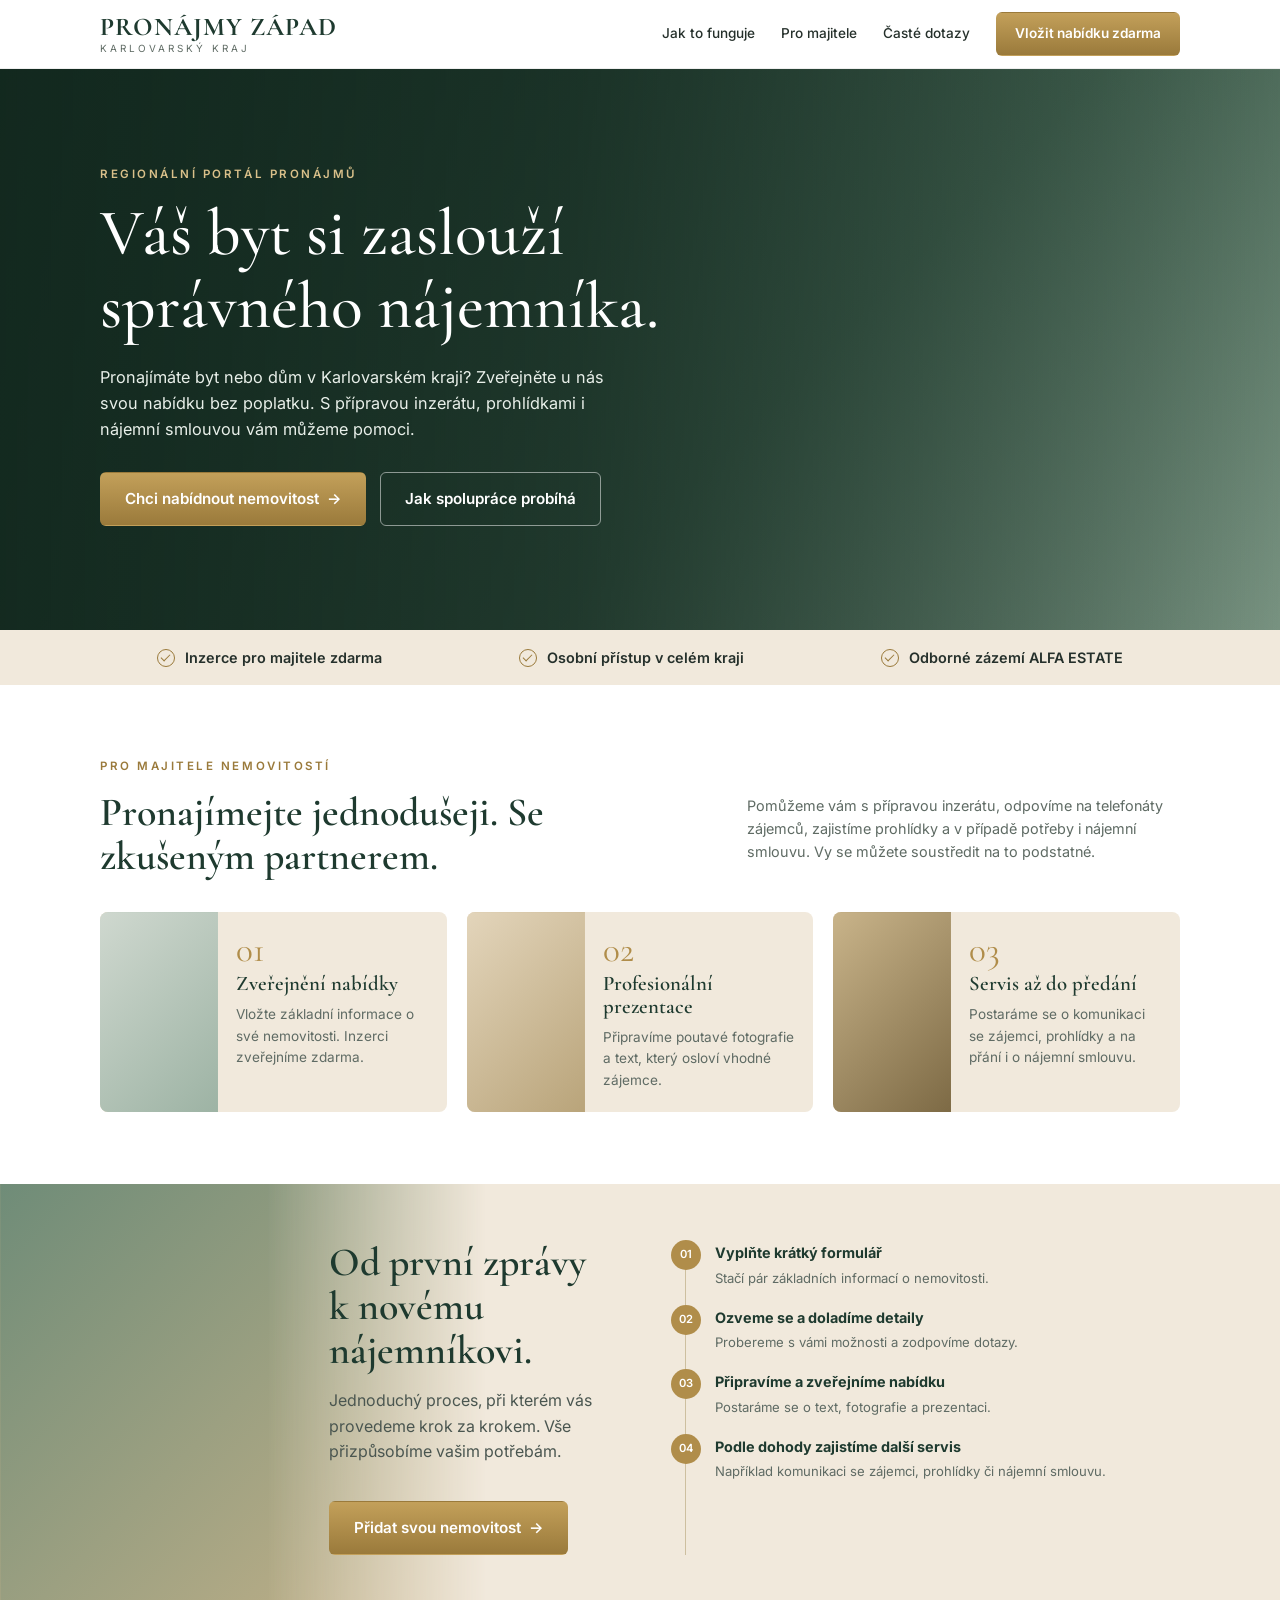
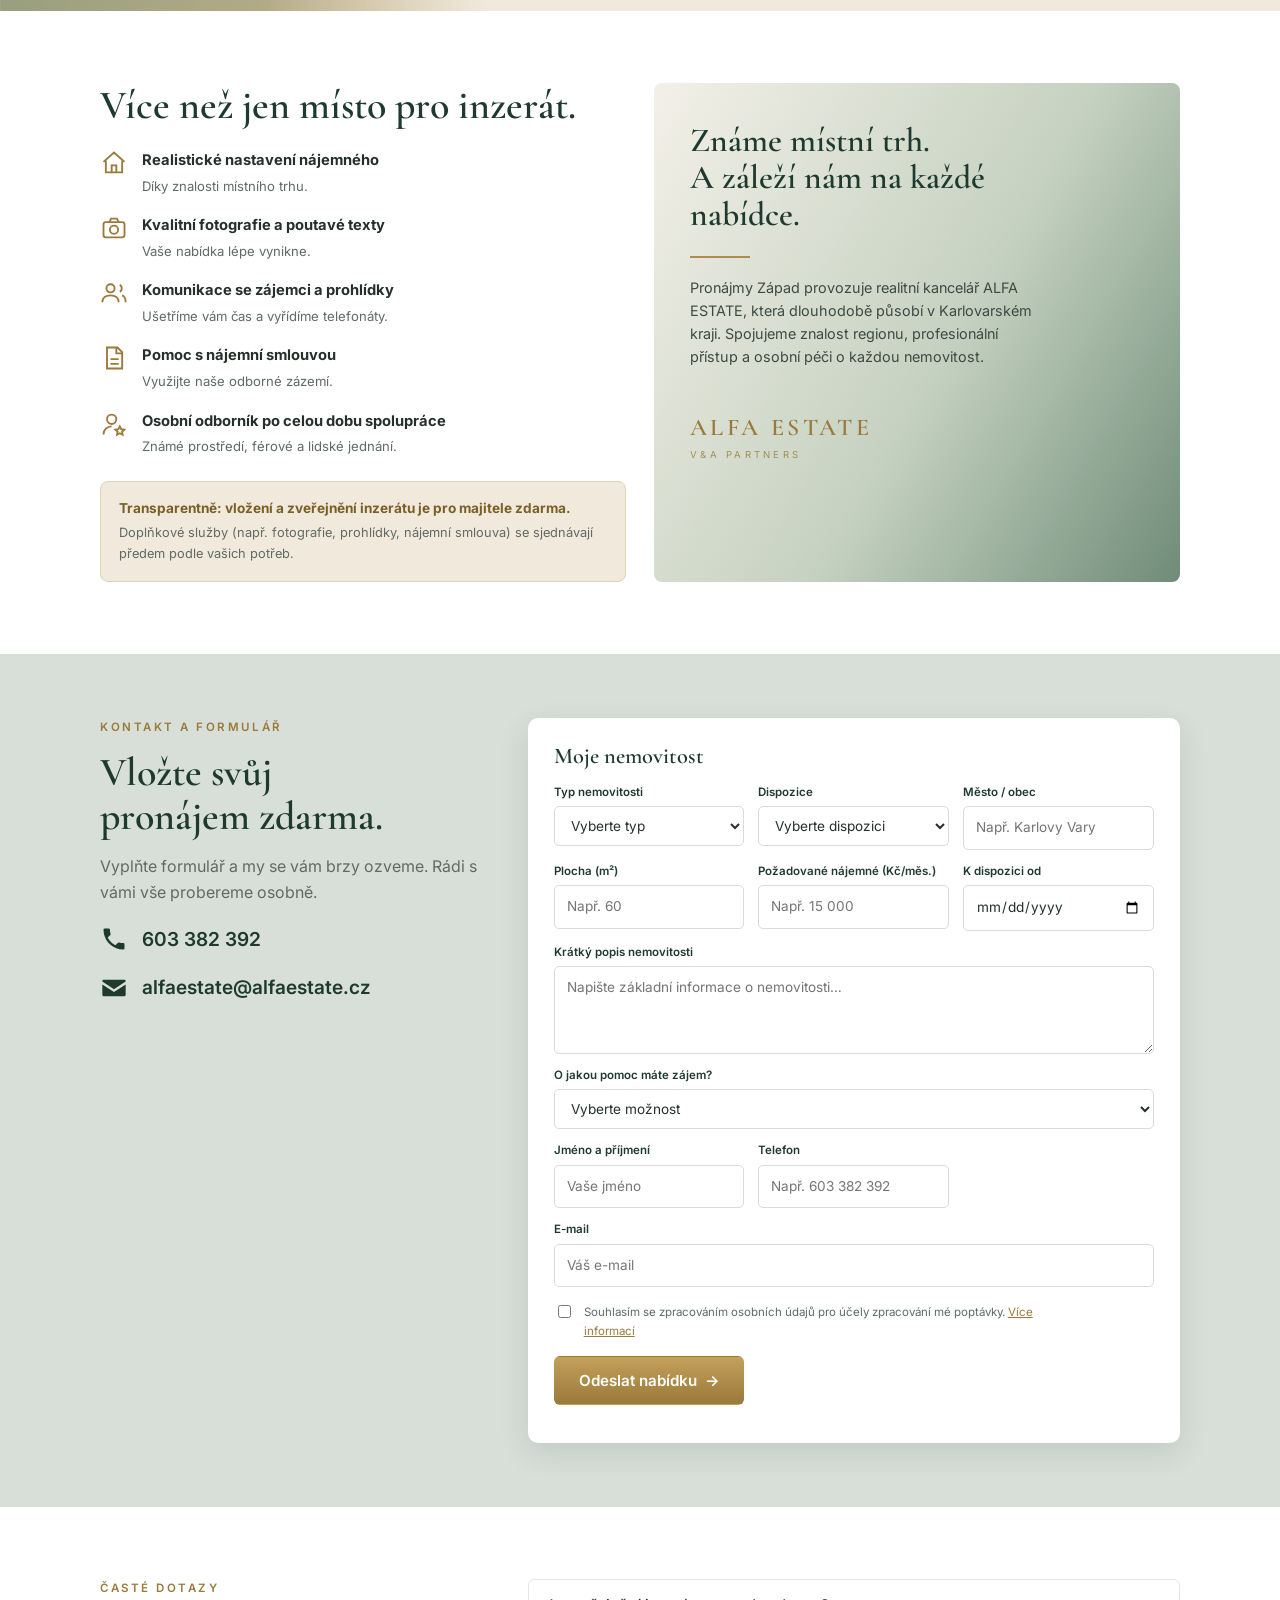
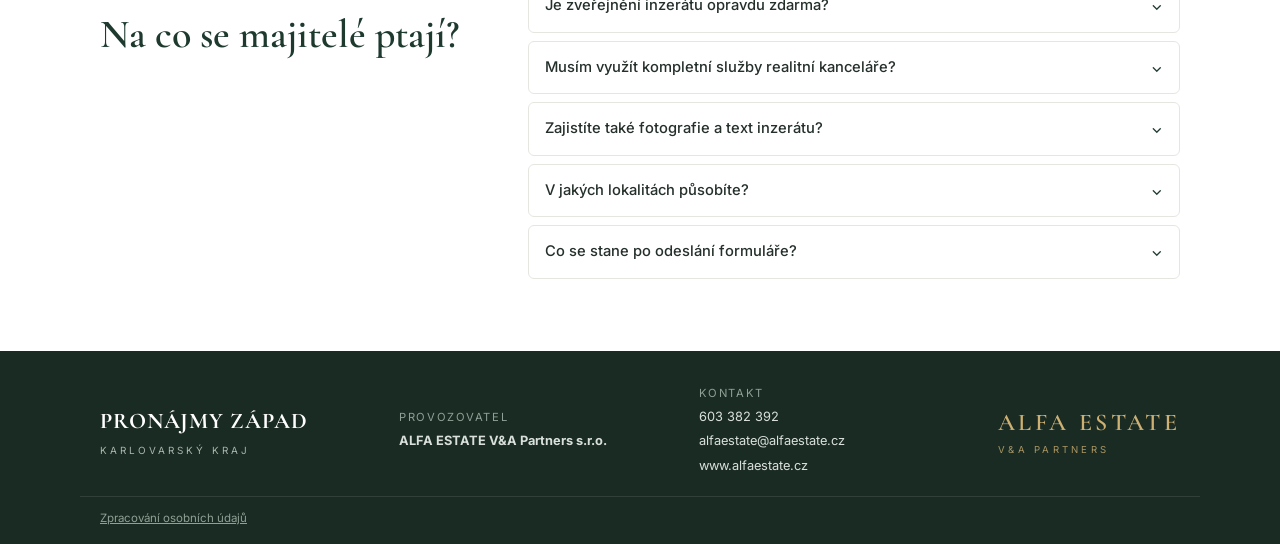
==== index.html @ 8af93ec7 "Přidán web Pronájmy Západ (ALFA ESTATE V&A Partners) Statický web podle návrhu: hero, postup spolupr" ====
<!doctype html>
<html lang="cs">
<head>
<meta charset="utf-8">
<meta name="viewport" content="width=device-width, initial-scale=1">
<title>Pronájmy Západ – inzerce pronájmu zdarma v Karlovarském kraji</title>
<meta name="description" content="Pronajímáte byt nebo dům v Karlovarském kraji? Zveřejněte u nás nabídku zdarma. S přípravou inzerátu, prohlídkami i nájemní smlouvou vám pomůže ALFA ESTATE V&A Partners.">
<link rel="preconnect" href="https://fonts.googleapis.com">
<link rel="preconnect" href="https://fonts.gstatic.com" crossorigin>
<link href="https://fonts.googleapis.com/css2?family=Cormorant+Garamond:wght@500;600;700&family=Inter:wght@400;500;600&display=swap" rel="stylesheet">
<link rel="stylesheet" href="styles.css">
</head>
<body>

<header class="site-header">
  <div class="wrap header-in">
    <a class="logo" href="#top" aria-label="Pronájmy Západ – Karlovarský kraj">
      <span class="logo-main">Pronájmy Západ</span>
      <span class="logo-sub">Karlovarský kraj</span>
    </a>
    <nav class="nav" aria-label="Hlavní navigace">
      <a href="#jak-to-funguje">Jak to funguje</a>
      <a href="#pro-majitele">Pro majitele</a>
      <a href="#faq">Časté dotazy</a>
      <a class="btn btn-gold btn-sm" href="#formular">Vložit nabídku zdarma</a>
    </nav>
  </div>
</header>

<main id="top">

<section class="hero">
  <div class="wrap">
    <p class="eyebrow eyebrow-light">Regionální portál pronájmů</p>
    <h1>Váš byt si zaslouží<br>správného nájemníka.</h1>
    <p class="lead">Pronajímáte byt nebo dům v Karlovarském kraji? Zveřejněte u nás svou nabídku bez poplatku. S přípravou inzerátu, prohlídkami i nájemní smlouvou vám můžeme pomoci.</p>
    <div class="hero-cta">
      <a class="btn btn-gold" href="#formular">Chci nabídnout nemovitost <span aria-hidden="true">→</span></a>
      <a class="btn btn-ghost" href="#jak-to-funguje">Jak spolupráce probíhá</a>
    </div>
  </div>
</section>

<section class="trust">
  <div class="wrap trust-in">
    <span><i class="chk" aria-hidden="true"></i>Inzerce pro majitele zdarma</span>
    <span><i class="chk" aria-hidden="true"></i>Osobní přístup v celém kraji</span>
    <span><i class="chk" aria-hidden="true"></i>Odborné zázemí ALFA ESTATE</span>
  </div>
</section>

<section class="section" id="pro-majitele">
  <div class="wrap">
    <div class="head-split">
      <div>
        <p class="eyebrow">Pro majitele nemovitostí</p>
        <h2>Pronajímejte jednodušeji. Se zkušeným partnerem.</h2>
      </div>
      <p class="muted small">Pomůžeme vám s přípravou inzerátu, odpovíme na telefonáty zájemců, zajistíme prohlídky a v případě potřeby i nájemní smlouvu. Vy se můžete soustředit na to podstatné.</p>
    </div>

    <div class="cards">
      <article class="card">
        <div class="card-img img-1" role="img" aria-label="Notebook s inzerátem"></div>
        <div class="card-body">
          <span class="num">01</span>
          <h3>Zveřejnění nabídky</h3>
          <p>Vložte základní informace o své nemovitosti. Inzerci zveřejníme zdarma.</p>
        </div>
      </article>
      <article class="card">
        <div class="card-img img-2" role="img" aria-label="Zařízená ložnice"></div>
        <div class="card-body">
          <span class="num">02</span>
          <h3>Profesionální prezentace</h3>
          <p>Připravíme poutavé fotografie a text, který osloví vhodné zájemce.</p>
        </div>
      </article>
      <article class="card">
        <div class="card-img img-3" role="img" aria-label="Předání klíčů"></div>
        <div class="card-body">
          <span class="num">03</span>
          <h3>Servis až do předání</h3>
          <p>Postaráme se o komunikaci se zájemci, prohlídky a na přání i o nájemní smlouvu.</p>
        </div>
      </article>
    </div>
  </div>
</section>

<section class="process" id="jak-to-funguje">
  <div class="process-img" role="img" aria-label="Lázeňská kolonáda"></div>
  <div class="wrap process-in">
    <div class="process-text">
      <h2>Od první zprávy<br>k novému nájemníkovi.</h2>
      <p class="muted">Jednoduchý proces, při kterém vás provedeme krok za krokem. Vše přizpůsobíme vašim potřebám.</p>
      <a class="btn btn-gold" href="#formular">Přidat svou nemovitost <span aria-hidden="true">→</span></a>
    </div>
    <ol class="steps">
      <li><span class="dot">01</span><div><strong>Vyplňte krátký formulář</strong><p>Stačí pár základních informací o nemovitosti.</p></div></li>
      <li><span class="dot">02</span><div><strong>Ozveme se a doladíme detaily</strong><p>Probereme s vámi možnosti a zodpovíme dotazy.</p></div></li>
      <li><span class="dot">03</span><div><strong>Připravíme a zveřejníme nabídku</strong><p>Postaráme se o text, fotografie a prezentaci.</p></div></li>
      <li><span class="dot">04</span><div><strong>Podle dohody zajistíme další servis</strong><p>Například komunikaci se zájemci, prohlídky či nájemní smlouvu.</p></div></li>
    </ol>
  </div>
</section>

<section class="section">
  <div class="wrap more">
    <div>
      <h2>Více než jen místo pro inzerát.</h2>
      <ul class="feat">
        <li><i class="ic ic-home" aria-hidden="true"></i><div><strong>Realistické nastavení nájemného</strong><span>Díky znalosti místního trhu.</span></div></li>
        <li><i class="ic ic-cam" aria-hidden="true"></i><div><strong>Kvalitní fotografie a poutavé texty</strong><span>Vaše nabídka lépe vynikne.</span></div></li>
        <li><i class="ic ic-people" aria-hidden="true"></i><div><strong>Komunikace se zájemci a prohlídky</strong><span>Ušetříme vám čas a vyřídíme telefonáty.</span></div></li>
        <li><i class="ic ic-doc" aria-hidden="true"></i><div><strong>Pomoc s nájemní smlouvou</strong><span>Využijte naše odborné zázemí.</span></div></li>
        <li><i class="ic ic-person" aria-hidden="true"></i><div><strong>Osobní odborník po celou dobu spolupráce</strong><span>Známé prostředí, férové a lidské jednání.</span></div></li>
      </ul>
      <div class="note">
        <strong>Transparentně: vložení a zveřejnění inzerátu je pro majitele zdarma.</strong>
        <span>Doplňkové služby (např. fotografie, prohlídky, nájemní smlouva) se sjednávají předem podle vašich potřeb.</span>
      </div>
    </div>
    <aside class="about">
      <div class="about-in">
        <h2>Známe místní trh.<br>A záleží nám na každé nabídce.</h2>
        <hr class="gold-rule">
        <p>Pronájmy Západ provozuje realitní kancelář ALFA ESTATE, která dlouhodobě působí v Karlovarském kraji. Spojujeme znalost regionu, profesionální přístup a osobní péči o každou nemovitost.</p>
        <a class="alfa" href="https://www.alfaestate.cz" target="_blank" rel="noopener">
          <span class="alfa-name">ALFA ESTATE</span><span class="alfa-sub">V&amp;A Partners</span>
        </a>
      </div>
    </aside>
  </div>
</section>

<section class="contact" id="formular">
  <div class="wrap contact-in">
    <div class="contact-text">
      <p class="eyebrow">Kontakt a formulář</p>
      <h2>Vložte svůj<br>pronájem zdarma.</h2>
      <p class="muted">Vyplňte formulář a my se vám brzy ozveme. Rádi s vámi vše probereme osobně.</p>
      <p class="cline"><i class="ic ic-phone" aria-hidden="true"></i><a href="tel:+420603382392">603 382 392</a></p>
      <p class="cline"><i class="ic ic-mail" aria-hidden="true"></i><a href="mailto:alfaestate@alfaestate.cz">alfaestate@alfaestate.cz</a></p>
    </div>

    <form class="form" id="lead-form" novalidate>
      <h3>Moje nemovitost</h3>
      <div class="grid">
        <label>Typ nemovitosti
          <select name="typ" required>
            <option value="">Vyberte typ</option>
            <option>Byt</option><option>Rodinný dům</option><option>Chata / chalupa</option><option>Komerční prostor</option><option>Jiné</option>
          </select>
        </label>
        <label>Dispozice
          <select name="dispozice">
            <option value="">Vyberte dispozici</option>
            <option>Garsonka</option><option>1+kk</option><option>1+1</option><option>2+kk</option><option>2+1</option><option>3+kk</option><option>3+1</option><option>4+kk a větší</option>
          </select>
        </label>
        <label>Město / obec
          <input name="mesto" type="text" placeholder="Např. Karlovy Vary" required>
        </label>
        <label>Plocha (m²)
          <input name="plocha" type="number" min="1" inputmode="numeric" placeholder="Např. 60">
        </label>
        <label>Požadované nájemné (Kč/měs.)
          <input name="najemne" type="number" min="0" inputmode="numeric" placeholder="Např. 15 000">
        </label>
        <label>K dispozici od
          <input name="od" type="date">
        </label>
        <label class="full">Krátký popis nemovitosti
          <textarea name="popis" rows="3" placeholder="Napište základní informace o nemovitosti…"></textarea>
        </label>
        <label class="full">O jakou pomoc máte zájem?
          <select name="pomoc">
            <option value="">Vyberte možnost</option>
            <option>Pouze zveřejnění inzerátu</option>
            <option>Inzerát + fotografie a text</option>
            <option>Inzerát + komunikace a prohlídky</option>
            <option>Kompletní servis včetně nájemní smlouvy</option>
            <option>Zatím nevím, chci poradit</option>
          </select>
        </label>
        <label>Jméno a příjmení
          <input name="jmeno" type="text" autocomplete="name" placeholder="Vaše jméno" required>
        </label>
        <label>Telefon
          <input name="telefon" type="tel" autocomplete="tel" placeholder="Např. 603 382 392" required>
        </label>
        <label class="full">E-mail
          <input name="email" type="email" autocomplete="email" placeholder="Váš e-mail" required>
        </label>
        <input class="hp" type="text" name="web" tabindex="-1" autocomplete="off" aria-hidden="true">
      </div>
      <div class="form-foot">
        <label class="consent">
          <input type="checkbox" name="souhlas" required>
          <span>Souhlasím se zpracováním osobních údajů pro účely zpracování mé poptávky. <a href="zpracovani-osobnich-udaju.html">Více informací</a></span>
        </label>
        <button class="btn btn-gold" type="submit">Odeslat nabídku <span aria-hidden="true">→</span></button>
      </div>
      <p class="form-msg" id="form-msg" role="status" aria-live="polite"></p>
    </form>
  </div>
</section>

<section class="section faq" id="faq">
  <div class="wrap faq-in">
    <div>
      <p class="eyebrow">Časté dotazy</p>
      <h2>Na co se majitelé ptají?</h2>
    </div>
    <div class="acc">
      <details>
        <summary>Je zveřejnění inzerátu opravdu zdarma?</summary>
        <p>Ano. Vložení a zveřejnění inzerátu je pro majitele zdarma. Případné doplňkové služby (například fotografie, prohlídky nebo nájemní smlouva) se sjednávají předem a jen podle vašeho zájmu.</p>
      </details>
      <details>
        <summary>Musím využít kompletní služby realitní kanceláře?</summary>
        <p>Ne. Můžete zůstat jen u inzerce, nebo si vybrat jednotlivé služby. Rozsah spolupráce určujete vy.</p>
      </details>
      <details>
        <summary>Zajistíte také fotografie a text inzerátu?</summary>
        <p>Ano, na přání připravíme poutavý text i fotografie nemovitosti. Podmínky vám sdělíme předem, ještě než se rozhodnete.</p>
      </details>
      <details>
        <summary>V jakých lokalitách působíte?</summary>
        <p>Zaměřujeme se na Karlovarský kraj. Pokud si nejste jistí, zda vaše obec spadá do našeho regionu, stačí zavolat nebo napsat.</p>
      </details>
      <details>
        <summary>Co se stane po odeslání formuláře?</summary>
        <p>Ozveme se vám, doladíme detaily nemovitosti a domluvíme další postup. Odesláním formuláře se k ničemu nezavazujete.</p>
      </details>
    </div>
  </div>
</section>

</main>

<footer class="site-footer">
  <div class="wrap foot-in">
    <div class="f-brand">
      <span class="logo-main">Pronájmy Západ</span>
      <span class="logo-sub">Karlovarský kraj</span>
    </div>
    <div class="f-col">
      <span class="f-label">Provozovatel</span>
      <strong>ALFA ESTATE V&amp;A Partners s.r.o.</strong>
    </div>
    <div class="f-col">
      <span class="f-label">Kontakt</span>
      <a href="tel:+420603382392">603 382 392</a>
      <a href="mailto:alfaestate@alfaestate.cz">alfaestate@alfaestate.cz</a>
      <a href="https://www.alfaestate.cz" target="_blank" rel="noopener">www.alfaestate.cz</a>
    </div>
    <a class="alfa alfa-light" href="https://www.alfaestate.cz" target="_blank" rel="noopener">
      <span class="alfa-name">ALFA ESTATE</span><span class="alfa-sub">V&amp;A Partners</span>
    </a>
  </div>
  <div class="wrap legal"><a href="zpracovani-osobnich-udaju.html">Zpracování osobních údajů</a></div>
</footer>

<script src="script.js"></script>
</body>
</html>
---- styles.css ----
:root{
  --green:#1e3a2f; --green-2:#2b4c3e; --gold:#b08d4a; --gold-2:#9a7a3b;
  --beige:#f1e9dc; --beige-2:#e9dfcd; --sage:#d7dfd8; --ink:#25302b; --muted:#5f6b64; --white:#fff;
  --serif:"Cormorant Garamond",Georgia,serif; --sans:Inter,system-ui,sans-serif;
  /* Fotky: nahraďte url() vlastními snímky ve složce assets/ */
  --img-hero:none; --img-colonnade:none; --img-river:none;
  --img-1:none; --img-2:none; --img-3:none;
}
*{box-sizing:border-box}
html{scroll-behavior:smooth;scroll-padding-top:76px}
body{margin:0;font-family:var(--sans);color:var(--ink);background:var(--white);line-height:1.6;-webkit-font-smoothing:antialiased}
a{color:inherit}
h1,h2,h3{font-family:var(--serif);font-weight:600;line-height:1.1;margin:0;color:var(--green)}
.wrap{max-width:1120px;margin:0 auto;padding:0 20px}
.muted{color:var(--muted)} .small{font-size:.9rem}
.eyebrow{font-size:.72rem;letter-spacing:.22em;text-transform:uppercase;color:var(--gold-2);font-weight:600;margin:0 0 14px}
.eyebrow-light{color:#d9c08a}

.btn{display:inline-flex;align-items:center;gap:8px;padding:14px 24px;border-radius:6px;font-weight:600;font-size:.95rem;text-decoration:none;border:1px solid transparent;cursor:pointer;transition:.2s;font-family:var(--sans)}
.btn-gold{background:linear-gradient(180deg,#c3a05a,var(--gold-2));color:#fff}
.btn-gold:hover{filter:brightness(1.08);transform:translateY(-1px)}
.btn-ghost{border-color:rgba(255,255,255,.5);color:#fff}
.btn-ghost:hover{background:rgba(255,255,255,.12)}
.btn-sm{padding:10px 18px;font-size:.85rem}
:focus-visible{outline:3px solid var(--gold);outline-offset:2px}

.site-header{position:sticky;top:0;z-index:50;background:rgba(255,255,255,.96);backdrop-filter:blur(6px);border-bottom:1px solid #eee}
.header-in{display:flex;align-items:center;justify-content:space-between;height:68px}
.logo{text-decoration:none;display:flex;flex-direction:column;line-height:1}
.logo-main{font-family:var(--serif);font-size:1.6rem;font-weight:700;letter-spacing:.04em;text-transform:uppercase;color:var(--green)}
.logo-sub{font-size:.62rem;letter-spacing:.3em;text-transform:uppercase;color:var(--muted);margin-top:4px}
.nav{display:flex;align-items:center;gap:26px;font-size:.85rem;font-weight:500}
.nav a{text-decoration:none}.nav a:not(.btn):hover{color:var(--gold-2)}

.hero{background:linear-gradient(90deg,rgba(18,40,30,.95) 0%,rgba(18,40,30,.75) 45%,rgba(18,40,30,.15) 100%),var(--img-hero),linear-gradient(135deg,#1b362b,#4a6a58 60%,#8aa592);background-size:cover;background-position:center;color:#fff;padding:96px 0 104px}
.hero h1{color:#fff;font-size:clamp(2.4rem,6vw,4.1rem);font-weight:500;margin-bottom:22px}
.lead{max-width:520px;font-size:1.02rem;color:#e8efe9;margin:0 0 30px}
.hero-cta{display:flex;flex-wrap:wrap;gap:14px}

.trust{background:var(--beige)}
.trust-in{display:flex;flex-wrap:wrap;justify-content:space-around;gap:10px 24px;padding-top:16px;padding-bottom:16px;font-size:.9rem;font-weight:600}
.chk{display:inline-block;width:18px;height:18px;border:1.5px solid var(--gold-2);border-radius:50%;margin-right:10px;vertical-align:-4px;position:relative}
.chk::after{content:"";position:absolute;left:5px;top:2px;width:4px;height:8px;border:solid var(--gold-2);border-width:0 1.5px 1.5px 0;transform:rotate(45deg)}

.section{padding:72px 0}
.head-split{display:grid;grid-template-columns:1.4fr 1fr;gap:40px;align-items:end;margin-bottom:34px}
h2{font-size:clamp(1.8rem,3.6vw,2.5rem)}
.cards{display:grid;grid-template-columns:repeat(3,1fr);gap:20px}
.card{display:grid;grid-template-columns:34% 1fr;background:var(--beige);border-radius:8px;overflow:hidden}
.card-img{background-size:cover;background-position:center;min-height:170px;background-color:var(--beige-2)}
.img-1{background-image:var(--img-1),linear-gradient(135deg,#cfd8cf,#9db3a4)}
.img-2{background-image:var(--img-2),linear-gradient(135deg,#e3d5bb,#b9a47a)}
.img-3{background-image:var(--img-3),linear-gradient(135deg,#c9b48a,#7d6a45)}
.card-body{padding:20px 18px}
.num{font-family:var(--serif);font-size:2.2rem;color:var(--gold);line-height:1;display:block;margin-bottom:6px}
.card h3{font-size:1.3rem;margin-bottom:8px}
.card p{margin:0;font-size:.85rem;color:var(--muted)}

.process{position:relative;background:var(--beige);overflow:hidden}
.process-img{position:absolute;inset:0 62% 0 0;background:var(--img-colonnade),linear-gradient(135deg,#6f8c78,#c9b48a);background-size:cover;background-position:center;-webkit-mask-image:linear-gradient(90deg,#000 55%,transparent);mask-image:linear-gradient(90deg,#000 55%,transparent)}
.process-in{position:relative;display:grid;grid-template-columns:1fr 1fr;gap:40px;padding-top:56px;padding-bottom:56px;margin-left:auto}
.process-text{grid-column:1;padding-left:calc(50% - 20px);padding-left:0}
.process-in{grid-template-columns:1.1fr 1fr}
.process-text{margin-left:42%}.process-text .muted{color:#4a5650}
.process-text h2{margin-bottom:14px}
.process-text .btn{margin-top:20px}
.steps{list-style:none;margin:0;padding:0 0 0 20px;border-left:1px solid #cdbf9f;display:flex;flex-direction:column;gap:16px}
.steps li{display:flex;gap:14px;align-items:flex-start;margin-left:-35px}
.dot{flex:none;width:30px;height:30px;border-radius:50%;background:var(--gold);color:#fff;font-size:.7rem;font-weight:600;display:grid;place-items:center}
.steps strong{font-size:.9rem;color:var(--green)}.steps p{margin:2px 0 0;font-size:.82rem;color:var(--muted)}

.more{display:grid;grid-template-columns:1fr 1fr;gap:28px}
.more h2{margin-bottom:22px}
.feat{list-style:none;margin:0 0 22px;padding:0;display:grid;gap:16px}
.feat li{display:flex;gap:14px}.feat strong{display:block;font-size:.92rem}.feat span{font-size:.82rem;color:var(--muted)}
.note{background:var(--beige);border:1px solid #e0d2b4;border-radius:8px;padding:16px 18px;font-size:.85rem}
.note strong{display:block;color:#7a5f27;margin-bottom:2px}.note span{color:var(--muted);font-size:.8rem}
.about{border-radius:8px;overflow:hidden;background:var(--img-river),linear-gradient(120deg,#f3f0e8 0%,#c5d1c0 55%,#6f8c78);background-size:cover;display:flex}
.about-in{padding:40px 36px;max-width:420px}
.about h2{font-size:clamp(1.6rem,3vw,2.1rem)}
.gold-rule{border:0;height:2px;width:60px;background:var(--gold);margin:18px 0}
.about p{font-size:.9rem;color:#3d4a43}
.alfa{display:inline-flex;flex-direction:column;margin-top:26px;text-decoration:none;color:var(--gold-2)}
.alfa-name{font-family:var(--serif);font-size:1.5rem;letter-spacing:.14em;font-weight:600}
.alfa-sub{font-size:.6rem;letter-spacing:.34em;text-transform:uppercase;opacity:.8}
.alfa-light{color:#cdb072;margin:0}

.ic{flex:none;width:28px;height:28px;display:inline-block;background:var(--gold-2);-webkit-mask:var(--m) center/contain no-repeat;mask:var(--m) center/contain no-repeat}
.ic-home{--m:url("data:image/svg+xml,%3Csvg xmlns='http://www.w3.org/2000/svg' viewBox='0 0 24 24' fill='none' stroke='%23000' stroke-width='1.6'%3E%3Cpath d='M3 11l9-8 9 8M5 10v10h14V10M10 20v-6h4v6'/%3E%3C/svg%3E")}
.ic-cam{--m:url("data:image/svg+xml,%3Csvg xmlns='http://www.w3.org/2000/svg' viewBox='0 0 24 24' fill='none' stroke='%23000' stroke-width='1.6'%3E%3Crect x='3' y='7' width='18' height='13' rx='2'/%3E%3Cpath d='M8 7l1.5-3h5L16 7'/%3E%3Ccircle cx='12' cy='13.5' r='3.5'/%3E%3C/svg%3E")}
.ic-people{--m:url("data:image/svg+xml,%3Csvg xmlns='http://www.w3.org/2000/svg' viewBox='0 0 24 24' fill='none' stroke='%23000' stroke-width='1.6'%3E%3Ccircle cx='9' cy='8' r='3.5'/%3E%3Cpath d='M2 20c0-4 3-6 7-6s7 2 7 6M17 5a3.5 3.5 0 010 6M19 14c2 .7 3 2.5 3 6'/%3E%3C/svg%3E")}
.ic-doc{--m:url("data:image/svg+xml,%3Csvg xmlns='http://www.w3.org/2000/svg' viewBox='0 0 24 24' fill='none' stroke='%23000' stroke-width='1.6'%3E%3Cpath d='M6 3h9l4 4v14H6zM14 3v5h5M9 13h7M9 17h7'/%3E%3C/svg%3E")}
.ic-person{--m:url("data:image/svg+xml,%3Csvg xmlns='http://www.w3.org/2000/svg' viewBox='0 0 24 24' fill='none' stroke='%23000' stroke-width='1.6'%3E%3Ccircle cx='10' cy='8' r='4'/%3E%3Cpath d='M3 21c0-4 3-7 7-7M17 14l1.2 2.4 2.6.4-1.9 1.8.5 2.6-2.4-1.3-2.4 1.3.5-2.6-1.9-1.8 2.6-.4z'/%3E%3C/svg%3E")}
.ic-phone{--m:url("data:image/svg+xml,%3Csvg xmlns='http://www.w3.org/2000/svg' viewBox='0 0 24 24'%3E%3Cpath d='M6.6 10.8a15 15 0 006.6 6.6l2.2-2.2a1 1 0 011-.25c1.1.37 2.3.57 3.6.57a1 1 0 011 1V20a1 1 0 01-1 1A17 17 0 013 4a1 1 0 011-1h3.5a1 1 0 011 1c0 1.250.2 2.500.57 3.600a1 1 0 01-.25 1z'/%3E%3C/svg%3E");background:var(--green)}
.ic-mail{--m:url("data:image/svg+xml,%3Csvg xmlns='http://www.w3.org/2000/svg' viewBox='0 0 24 24'%3E%3Cpath d='M3 5h18a1 1 0 011 1v.5l-10 6.5L2 6.500V6a1 1 0 011-1zm-1 4l10 6.500L22 9v9a1 1 0 01-1 1H3a1 1 0 01-1-1z'/%3E%3C/svg%3E");background:var(--green)}

.contact{background:var(--sage);padding:64px 0}
.contact-in{display:grid;grid-template-columns:1fr 1.7fr;gap:44px;align-items:start}
.contact-text h2{margin-bottom:16px}
.cline{display:flex;align-items:center;gap:14px;margin:18px 0 0;font-size:1.2rem;font-weight:600;color:var(--green)}
.cline a{text-decoration:none}.cline a:hover{color:var(--gold-2)}
.form{background:#fff;border-radius:10px;padding:26px;box-shadow:0 10px 30px rgba(30,58,47,.12)}
.form h3{font-size:1.4rem;margin-bottom:14px}
.grid{display:grid;grid-template-columns:repeat(3,1fr);gap:12px 14px}
.grid .full{grid-column:1/-1}
label{display:flex;flex-direction:column;gap:5px;font-size:.72rem;font-weight:600;color:var(--green)}
input,select,textarea{font:inherit;font-size:.85rem;font-weight:400;padding:10px 12px;border:1px solid #d9ddd9;border-radius:5px;background:#fff;color:var(--ink);width:100%}
input:focus,select:focus,textarea:focus{outline:2px solid var(--gold);border-color:var(--gold)}
.hp{position:absolute;left:-9999px;height:0;width:0;opacity:0}
.invalid{border-color:#b3412f!important}
.form-foot{display:flex;justify-content:space-between;align-items:center;gap:16px;margin-top:16px;flex-wrap:wrap}
.consent{flex-direction:row;gap:10px;font-weight:400;font-size:.72rem;color:var(--muted);max-width:480px;align-items:flex-start}
.consent input{width:auto;margin-top:2px}.consent a{color:var(--gold-2)}
.form-msg{margin:12px 0 0;font-size:.88rem;font-weight:600}
.form-msg.ok{color:#2c6b3f}.form-msg.err{color:#b3412f}

.faq-in{display:grid;grid-template-columns:1fr 1.7fr;gap:44px;align-items:start}
.acc{display:grid;gap:8px}
details{border:1px solid #e6e6e1;border-radius:6px;background:#fff}
summary{cursor:pointer;list-style:none;padding:14px 16px;font-size:.92rem;font-weight:500;display:flex;justify-content:space-between;gap:12px}
summary::-webkit-details-marker{display:none}
summary::after{content:"⌄";color:var(--green);transition:.2s}
details[open] summary::after{transform:rotate(180deg)}
details p{margin:0;padding:0 16px 16px;font-size:.88rem;color:var(--muted)}

.site-footer{background:#1a2b23;color:#d9e0db;padding:34px 0 16px;font-size:.8rem}
.foot-in{display:grid;grid-template-columns:1.2fr 1.2fr 1.2fr auto;gap:28px;align-items:center}
.f-brand .logo-main{color:#fff;font-size:1.4rem}.f-brand .logo-sub{color:#aab6ae;display:block}
.f-col{display:flex;flex-direction:column;gap:4px}.f-label{font-size:.7rem;color:#8fa096;text-transform:uppercase;letter-spacing:.14em}
.f-col a{text-decoration:none}.f-col a:hover{color:#cdb072}
.legal{margin-top:20px;padding-top:12px;border-top:1px solid rgba(255,255,255,.1);font-size:.72rem;color:#8fa096}

@media (max-width:900px){
  .nav a:not(.btn){display:none}
  .head-split,.more,.contact-in,.faq-in,.process-in{grid-template-columns:1fr}
  .cards{grid-template-columns:1fr}
  .grid{grid-template-columns:1fr 1fr}
  .process-img{inset:0 0 auto 0;height:180px;position:relative;-webkit-mask-image:none;mask-image:none}
  .process-text{margin-left:0}
  .foot-in{grid-template-columns:1fr 1fr}
  .hero{padding:64px 0 72px}
}
@media (max-width:560px){
  .grid{grid-template-columns:1fr}
  .logo-main{font-size:1.25rem}
  .btn-sm{padding:9px 12px}
  .foot-in{grid-template-columns:1fr}
  .card{grid-template-columns:30% 1fr}
}
@media (prefers-reduced-motion:reduce){html{scroll-behavior:auto}*{transition:none!important}}
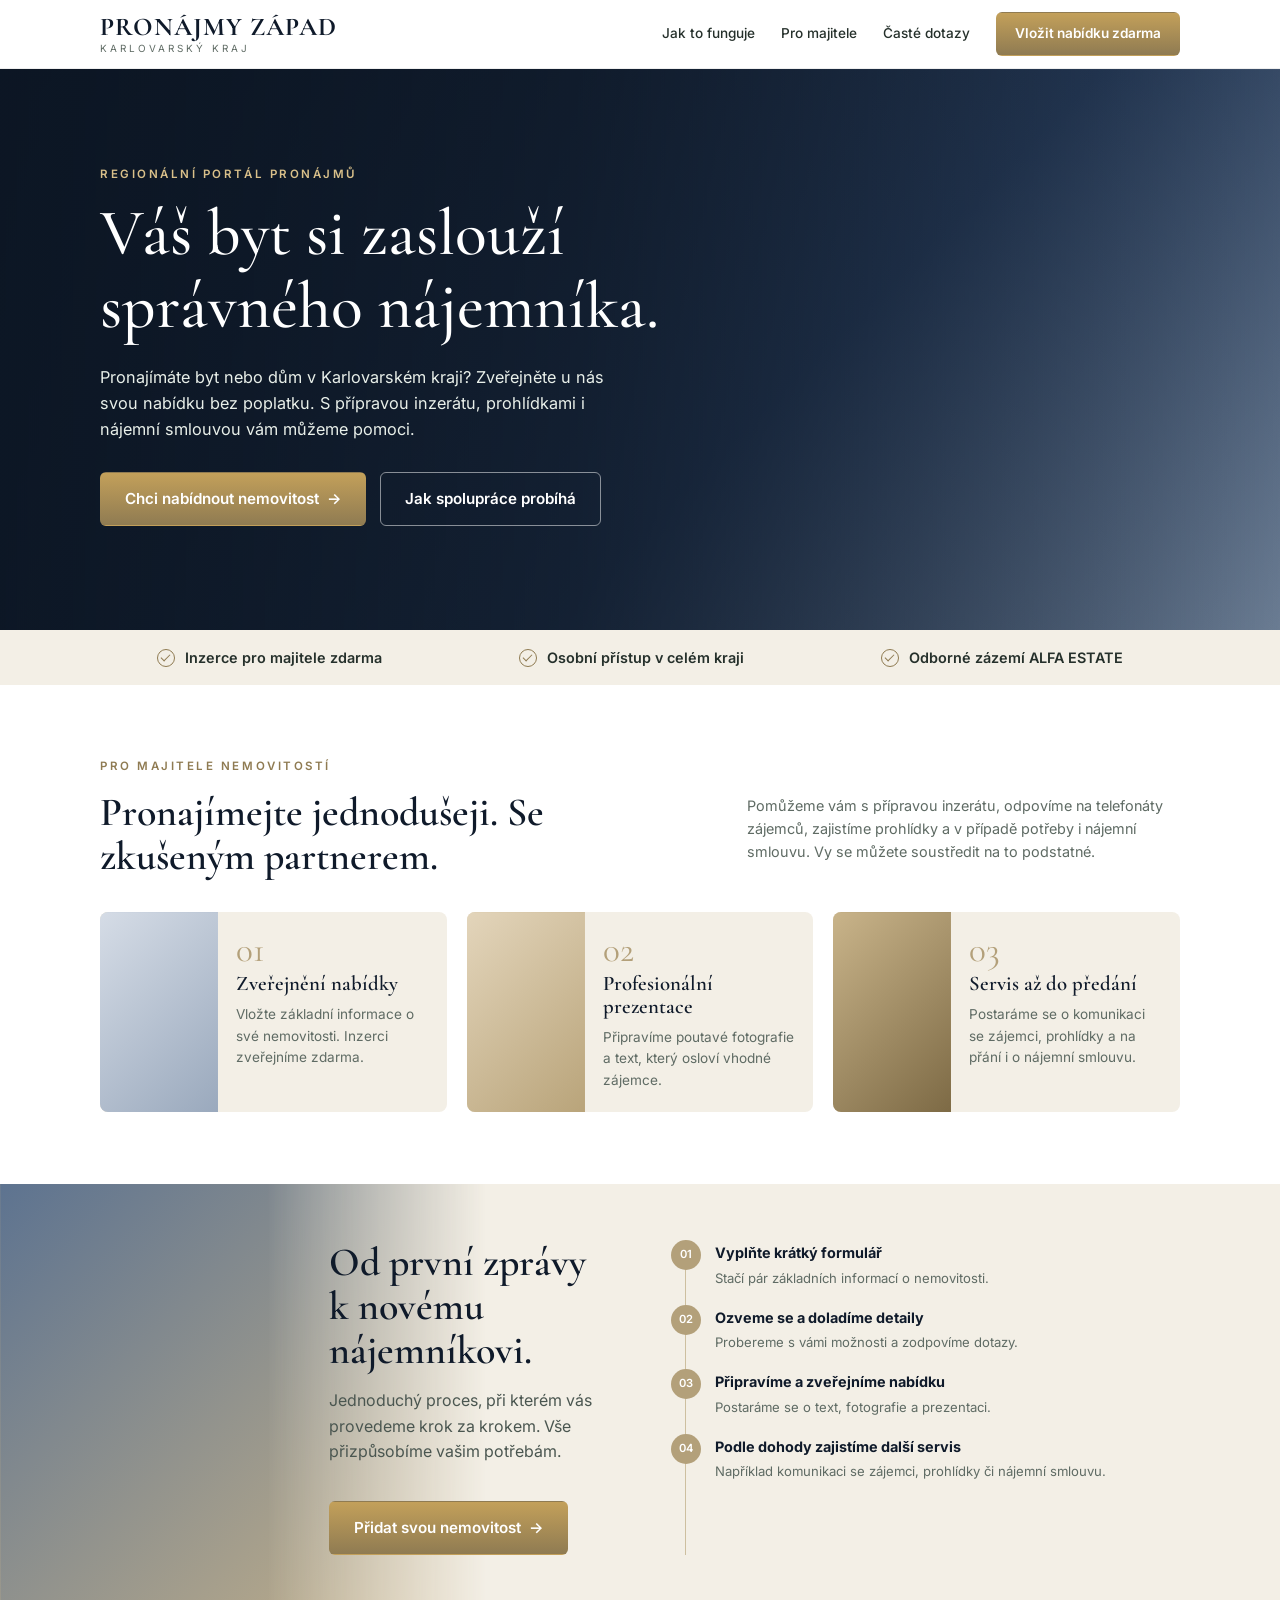
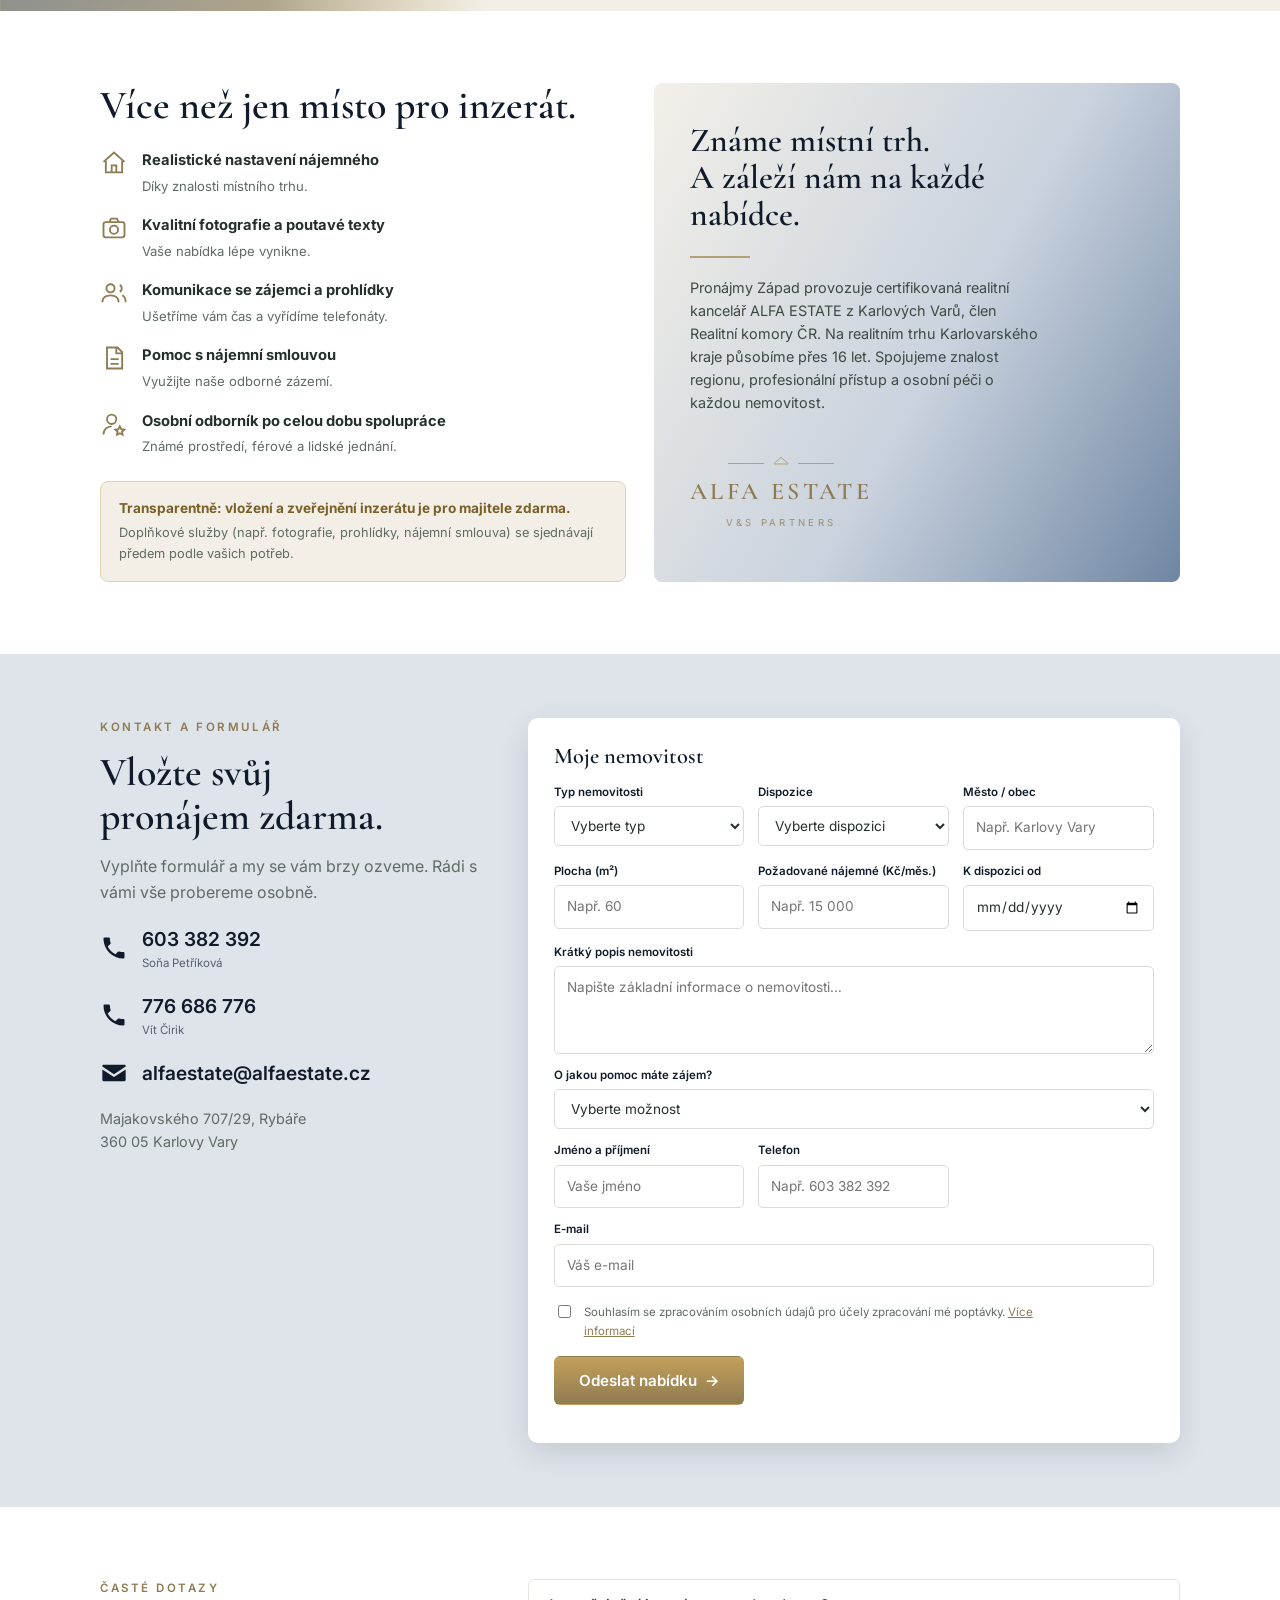
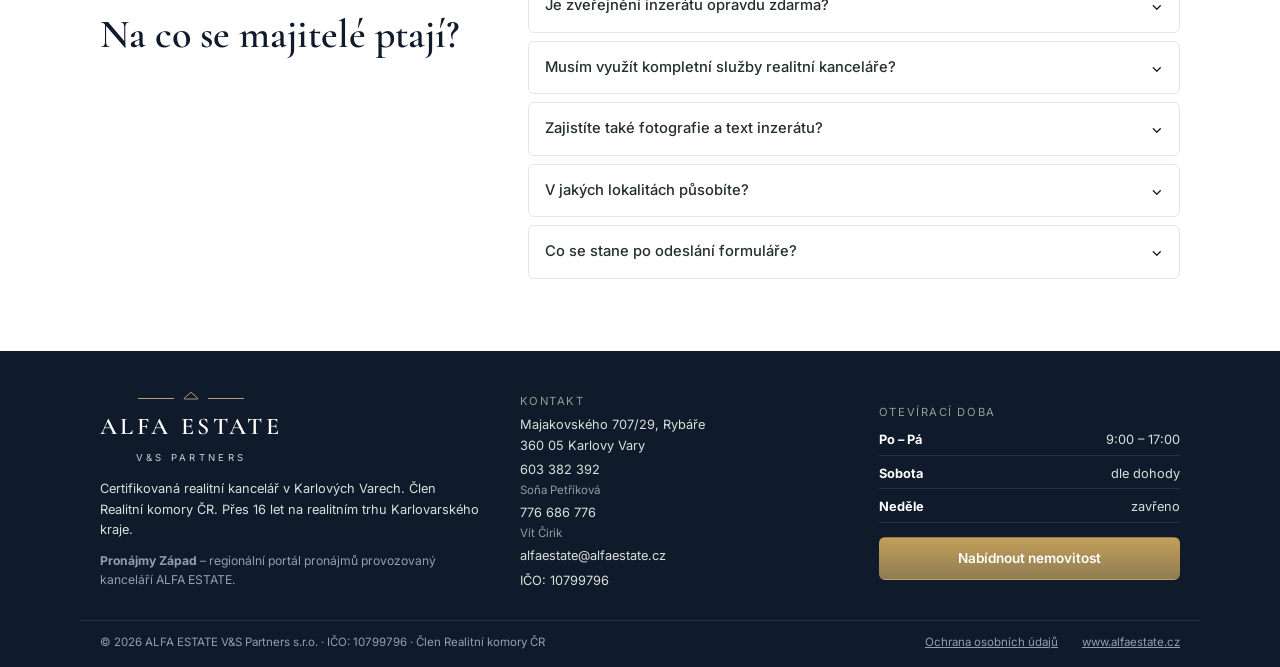
==== commit 0816533e: "Brand ALFA ESTATE: námořnická paleta, logo, IČO, adresa, kontakty, otevírací doba Oprava názvu firmy" ====
--- a/index.html
+++ b/index.html
@@ -4,7 +4,7 @@
 <meta charset="utf-8">
 <meta name="viewport" content="width=device-width, initial-scale=1">
 <title>Pronájmy Západ – inzerce pronájmu zdarma v Karlovarském kraji</title>
-<meta name="description" content="Pronajímáte byt nebo dům v Karlovarském kraji? Zveřejněte u nás nabídku zdarma. S přípravou inzerátu, prohlídkami i nájemní smlouvou vám pomůže ALFA ESTATE V&A Partners.">
+<meta name="description" content="Pronajímáte byt nebo dům v Karlovarském kraji? Zveřejněte u nás nabídku zdarma. S přípravou inzerátu, prohlídkami i nájemní smlouvou vám pomůže ALFA ESTATE V&S Partners.">
 <link rel="preconnect" href="https://fonts.googleapis.com">
 <link rel="preconnect" href="https://fonts.gstatic.com" crossorigin>
 <link href="https://fonts.googleapis.com/css2?family=Cormorant+Garamond:wght@500;600;700&family=Inter:wght@400;500;600&display=swap" rel="stylesheet">
@@ -125,9 +125,9 @@
       <div class="about-in">
         <h2>Známe místní trh.<br>A záleží nám na každé nabídce.</h2>
         <hr class="gold-rule">
-        <p>Pronájmy Západ provozuje realitní kancelář ALFA ESTATE, která dlouhodobě působí v Karlovarském kraji. Spojujeme znalost regionu, profesionální přístup a osobní péči o každou nemovitost.</p>
+        <p>Pronájmy Západ provozuje certifikovaná realitní kancelář ALFA ESTATE z Karlových Varů, člen Realitní komory ČR. Na realitním trhu Karlovarského kraje působíme přes 16 let. Spojujeme znalost regionu, profesionální přístup a osobní péči o každou nemovitost.</p>
         <a class="alfa" href="https://www.alfaestate.cz" target="_blank" rel="noopener">
-          <span class="alfa-name">ALFA ESTATE</span><span class="alfa-sub">V&amp;A Partners</span>
+          <span class="alfa-top" aria-hidden="true"><i></i><svg viewBox="0 0 24 24" width="18" height="18" fill="none" stroke="currentColor" stroke-width="1.3"><path d="M3 11l9-8 9 8v1H3z" stroke-linejoin="round"/></svg><i></i></span><span class="alfa-name">ALFA ESTATE</span><span class="alfa-sub">V&amp;S Partners</span>
         </a>
       </div>
     </aside>
@@ -140,8 +140,10 @@
       <p class="eyebrow">Kontakt a formulář</p>
       <h2>Vložte svůj<br>pronájem zdarma.</h2>
       <p class="muted">Vyplňte formulář a my se vám brzy ozveme. Rádi s vámi vše probereme osobně.</p>
-      <p class="cline"><i class="ic ic-phone" aria-hidden="true"></i><a href="tel:+420603382392">603 382 392</a></p>
+      <p class="cline"><i class="ic ic-phone" aria-hidden="true"></i><span><a href="tel:+420603382392">603 382 392</a><small>Soňa Petříková</small></span></p>
+      <p class="cline"><i class="ic ic-phone" aria-hidden="true"></i><span><a href="tel:+420776686776">776 686 776</a><small>Vít Čirik</small></span></p>
       <p class="cline"><i class="ic ic-mail" aria-hidden="true"></i><a href="mailto:alfaestate@alfaestate.cz">alfaestate@alfaestate.cz</a></p>
+      <p class="addr">Majakovského 707/29, Rybáře<br>360 05 Karlovy Vary</p>
     </div>
 
     <form class="form" id="lead-form" novalidate>
@@ -243,24 +245,27 @@
 <footer class="site-footer">
   <div class="wrap foot-in">
     <div class="f-brand">
-      <span class="logo-main">Pronájmy Západ</span>
-      <span class="logo-sub">Karlovarský kraj</span>
-    </div>
-    <div class="f-col">
-      <span class="f-label">Provozovatel</span>
-      <strong>ALFA ESTATE V&amp;A Partners s.r.o.</strong>
+      <a class="alfa alfa-light" href="https://www.alfaestate.cz" target="_blank" rel="noopener"><span class="alfa-top" aria-hidden="true"><i></i><svg viewBox="0 0 24 24" width="18" height="18" fill="none" stroke="currentColor" stroke-width="1.3"><path d="M3 11l9-8 9 8v1H3z" stroke-linejoin="round"/></svg><i></i></span><span class="alfa-name">ALFA ESTATE</span><span class="alfa-sub">V&amp;S Partners</span></a>
+      <p>Certifikovaná realitní kancelář v Karlových Varech. Člen Realitní komory ČR. Přes 16 let na realitním trhu Karlovarského kraje.</p>
+      <p class="f-pj"><strong>Pronájmy Západ</strong> – regionální portál pronájmů provozovaný kanceláří ALFA ESTATE.</p>
     </div>
     <div class="f-col">
       <span class="f-label">Kontakt</span>
-      <a href="tel:+420603382392">603 382 392</a>
+      <span>Majakovského 707/29, Rybáře<br>360 05 Karlovy Vary</span>
+      <a href="tel:+420603382392">603 382 392 <small>Soňa Petříková</small></a>
+      <a href="tel:+420776686776">776 686 776 <small>Vít Čirik</small></a>
       <a href="mailto:alfaestate@alfaestate.cz">alfaestate@alfaestate.cz</a>
-      <a href="https://www.alfaestate.cz" target="_blank" rel="noopener">www.alfaestate.cz</a>
-    </div>
-    <a class="alfa alfa-light" href="https://www.alfaestate.cz" target="_blank" rel="noopener">
-      <span class="alfa-name">ALFA ESTATE</span><span class="alfa-sub">V&amp;A Partners</span>
-    </a>
-  </div>
-  <div class="wrap legal"><a href="zpracovani-osobnich-udaju.html">Zpracování osobních údajů</a></div>
+      <span>IČO: 10799796</span>
+    </div>
+    <div class="f-col">
+      <span class="f-label">Otevírací doba</span>
+      <span class="hrs"><b>Po – Pá</b> 9:00 – 17:00</span>
+      <span class="hrs"><b>Sobota</b> dle dohody</span>
+      <span class="hrs"><b>Neděle</b> zavřeno</span>
+      <a class="btn btn-gold btn-sm" href="#formular">Nabídnout nemovitost</a>
+    </div>
+  </div>
+  <div class="wrap legal"><span>© 2026 ALFA ESTATE V&amp;S Partners s.r.o. · IČO: 10799796 · Člen Realitní komory ČR</span><a href="zpracovani-osobnich-udaju.html">Ochrana osobních údajů</a><a href="https://www.alfaestate.cz" target="_blank" rel="noopener">www.alfaestate.cz</a></div>
 </footer>
 
 <script src="script.js"></script>
--- a/styles.css
+++ b/styles.css
@@ -1,6 +1,6 @@
 :root{
-  --green:#1e3a2f; --green-2:#2b4c3e; --gold:#b08d4a; --gold-2:#9a7a3b;
-  --beige:#f1e9dc; --beige-2:#e9dfcd; --sage:#d7dfd8; --ink:#25302b; --muted:#5f6b64; --white:#fff;
+  --green:#0f1a2a; --green-2:#1b2b42; --gold:#b3a07a; --gold-2:#8f7b52;
+  --beige:#f3efe6; --beige-2:#e8e1d1; --sage:#dfe4ea; --ink:#25302b; --muted:#5f6b64; --white:#fff;
   --serif:"Cormorant Garamond",Georgia,serif; --sans:Inter,system-ui,sans-serif;
   /* Fotky: nahraďte url() vlastními snímky ve složce assets/ */
   --img-hero:none; --img-colonnade:none; --img-river:none;
@@ -32,7 +32,7 @@
 .nav{display:flex;align-items:center;gap:26px;font-size:.85rem;font-weight:500}
 .nav a{text-decoration:none}.nav a:not(.btn):hover{color:var(--gold-2)}
 
-.hero{background:linear-gradient(90deg,rgba(18,40,30,.95) 0%,rgba(18,40,30,.75) 45%,rgba(18,40,30,.15) 100%),var(--img-hero),linear-gradient(135deg,#1b362b,#4a6a58 60%,#8aa592);background-size:cover;background-position:center;color:#fff;padding:96px 0 104px}
+.hero{background:linear-gradient(90deg,rgba(12,22,36,.95) 0%,rgba(12,22,36,.75) 45%,rgba(12,22,36,.15) 100%),var(--img-hero),linear-gradient(135deg,#0c1624,#2a4060 60%,#7b8ea6);background-size:cover;background-position:center;color:#fff;padding:96px 0 104px}
 .hero h1{color:#fff;font-size:clamp(2.4rem,6vw,4.1rem);font-weight:500;margin-bottom:22px}
 .lead{max-width:520px;font-size:1.02rem;color:#e8efe9;margin:0 0 30px}
 .hero-cta{display:flex;flex-wrap:wrap;gap:14px}
@@ -48,7 +48,7 @@
 .cards{display:grid;grid-template-columns:repeat(3,1fr);gap:20px}
 .card{display:grid;grid-template-columns:34% 1fr;background:var(--beige);border-radius:8px;overflow:hidden}
 .card-img{background-size:cover;background-position:center;min-height:170px;background-color:var(--beige-2)}
-.img-1{background-image:var(--img-1),linear-gradient(135deg,#cfd8cf,#9db3a4)}
+.img-1{background-image:var(--img-1),linear-gradient(135deg,#d5dce6,#9aa9bd)}
 .img-2{background-image:var(--img-2),linear-gradient(135deg,#e3d5bb,#b9a47a)}
 .img-3{background-image:var(--img-3),linear-gradient(135deg,#c9b48a,#7d6a45)}
 .card-body{padding:20px 18px}
@@ -57,7 +57,7 @@
 .card p{margin:0;font-size:.85rem;color:var(--muted)}
 
 .process{position:relative;background:var(--beige);overflow:hidden}
-.process-img{position:absolute;inset:0 62% 0 0;background:var(--img-colonnade),linear-gradient(135deg,#6f8c78,#c9b48a);background-size:cover;background-position:center;-webkit-mask-image:linear-gradient(90deg,#000 55%,transparent);mask-image:linear-gradient(90deg,#000 55%,transparent)}
+.process-img{position:absolute;inset:0 62% 0 0;background:var(--img-colonnade),linear-gradient(135deg,#5d7390,#c9b48a);background-size:cover;background-position:center;-webkit-mask-image:linear-gradient(90deg,#000 55%,transparent);mask-image:linear-gradient(90deg,#000 55%,transparent)}
 .process-in{position:relative;display:grid;grid-template-columns:1fr 1fr;gap:40px;padding-top:56px;padding-bottom:56px;margin-left:auto}
 .process-text{grid-column:1;padding-left:calc(50% - 20px);padding-left:0}
 .process-in{grid-template-columns:1.1fr 1fr}
@@ -75,7 +75,7 @@
 .feat li{display:flex;gap:14px}.feat strong{display:block;font-size:.92rem}.feat span{font-size:.82rem;color:var(--muted)}
 .note{background:var(--beige);border:1px solid #e0d2b4;border-radius:8px;padding:16px 18px;font-size:.85rem}
 .note strong{display:block;color:#7a5f27;margin-bottom:2px}.note span{color:var(--muted);font-size:.8rem}
-.about{border-radius:8px;overflow:hidden;background:var(--img-river),linear-gradient(120deg,#f3f0e8 0%,#c5d1c0 55%,#6f8c78);background-size:cover;display:flex}
+.about{border-radius:8px;overflow:hidden;background:var(--img-river),linear-gradient(120deg,#f3f0e8 0%,#c9d2de 55%,#6f86a3);background-size:cover;display:flex}
 .about-in{padding:40px 36px;max-width:420px}
 .about h2{font-size:clamp(1.6rem,3vw,2.1rem)}
 .gold-rule{border:0;height:2px;width:60px;background:var(--gold);margin:18px 0}
@@ -83,7 +83,15 @@
 .alfa{display:inline-flex;flex-direction:column;margin-top:26px;text-decoration:none;color:var(--gold-2)}
 .alfa-name{font-family:var(--serif);font-size:1.5rem;letter-spacing:.14em;font-weight:600}
 .alfa-sub{font-size:.6rem;letter-spacing:.34em;text-transform:uppercase;opacity:.8}
-.alfa-light{color:#cdb072;margin:0}
+.alfa-light{color:#fff;margin:0 0 14px}
+.alfa-top{display:flex;align-items:center;gap:8px;color:var(--gold)}.alfa-top i{flex:1;height:1px;background:currentColor;min-width:36px}
+.alfa{align-items:center}.alfa-sub{margin-top:4px}
+.f-brand p{margin:0 0 10px;max-width:380px}.f-pj{color:#8fa0b4;font-size:.76rem}
+.f-col small,.cline small{display:block;font-size:.72rem;font-weight:400;opacity:.65}
+.cline{align-items:flex-start}.cline span{display:flex;flex-direction:column}
+.addr{margin:18px 0 0;font-size:.9rem;color:var(--muted)}
+.hrs{display:flex;justify-content:space-between;gap:12px;border-bottom:1px solid rgba(255,255,255,.1);padding:4px 0}.hrs b{color:#fff}
+.f-col .btn{margin-top:10px;justify-content:center}
 
 .ic{flex:none;width:28px;height:28px;display:inline-block;background:var(--gold-2);-webkit-mask:var(--m) center/contain no-repeat;mask:var(--m) center/contain no-repeat}
 .ic-home{--m:url("data:image/svg+xml,%3Csvg xmlns='http://www.w3.org/2000/svg' viewBox='0 0 24 24' fill='none' stroke='%23000' stroke-width='1.6'%3E%3Cpath d='M3 11l9-8 9 8M5 10v10h14V10M10 20v-6h4v6'/%3E%3C/svg%3E")}
@@ -99,7 +107,7 @@
 .contact-text h2{margin-bottom:16px}
 .cline{display:flex;align-items:center;gap:14px;margin:18px 0 0;font-size:1.2rem;font-weight:600;color:var(--green)}
 .cline a{text-decoration:none}.cline a:hover{color:var(--gold-2)}
-.form{background:#fff;border-radius:10px;padding:26px;box-shadow:0 10px 30px rgba(30,58,47,.12)}
+.form{background:#fff;border-radius:10px;padding:26px;box-shadow:0 10px 30px rgba(15,26,42,.12)}
 .form h3{font-size:1.4rem;margin-bottom:14px}
 .grid{display:grid;grid-template-columns:repeat(3,1fr);gap:12px 14px}
 .grid .full{grid-column:1/-1}
@@ -123,12 +131,13 @@
 details[open] summary::after{transform:rotate(180deg)}
 details p{margin:0;padding:0 16px 16px;font-size:.88rem;color:var(--muted)}
 
-.site-footer{background:#1a2b23;color:#d9e0db;padding:34px 0 16px;font-size:.8rem}
-.foot-in{display:grid;grid-template-columns:1.2fr 1.2fr 1.2fr auto;gap:28px;align-items:center}
+.site-footer{background:#0f1a2a;color:#d9e0db;padding:34px 0 16px;font-size:.8rem}
+.foot-in{display:grid;grid-template-columns:1.3fr 1.1fr 1fr;align-items:start;gap:28px;align-items:center}
 .f-brand .logo-main{color:#fff;font-size:1.4rem}.f-brand .logo-sub{color:#aab6ae;display:block}
 .f-col{display:flex;flex-direction:column;gap:4px}.f-label{font-size:.7rem;color:#8fa096;text-transform:uppercase;letter-spacing:.14em}
-.f-col a{text-decoration:none}.f-col a:hover{color:#cdb072}
-.legal{margin-top:20px;padding-top:12px;border-top:1px solid rgba(255,255,255,.1);font-size:.72rem;color:#8fa096}
+.f-col a{text-decoration:none}.f-col a:not(.btn):hover{color:var(--gold)}
+.legal{display:flex;flex-wrap:wrap;gap:8px 24px;margin-top:20px;padding-top:12px;border-top:1px solid rgba(255,255,255,.1);font-size:.72rem;color:#8fa0b4}
+.legal span{margin-right:auto}
 
 @media (max-width:900px){
   .nav a:not(.btn){display:none}
@@ -137,7 +146,7 @@
   .grid{grid-template-columns:1fr 1fr}
   .process-img{inset:0 0 auto 0;height:180px;position:relative;-webkit-mask-image:none;mask-image:none}
   .process-text{margin-left:0}
-  .foot-in{grid-template-columns:1fr 1fr}
+  .foot-in{grid-template-columns:1fr}
   .hero{padding:64px 0 72px}
 }
 @media (max-width:560px){
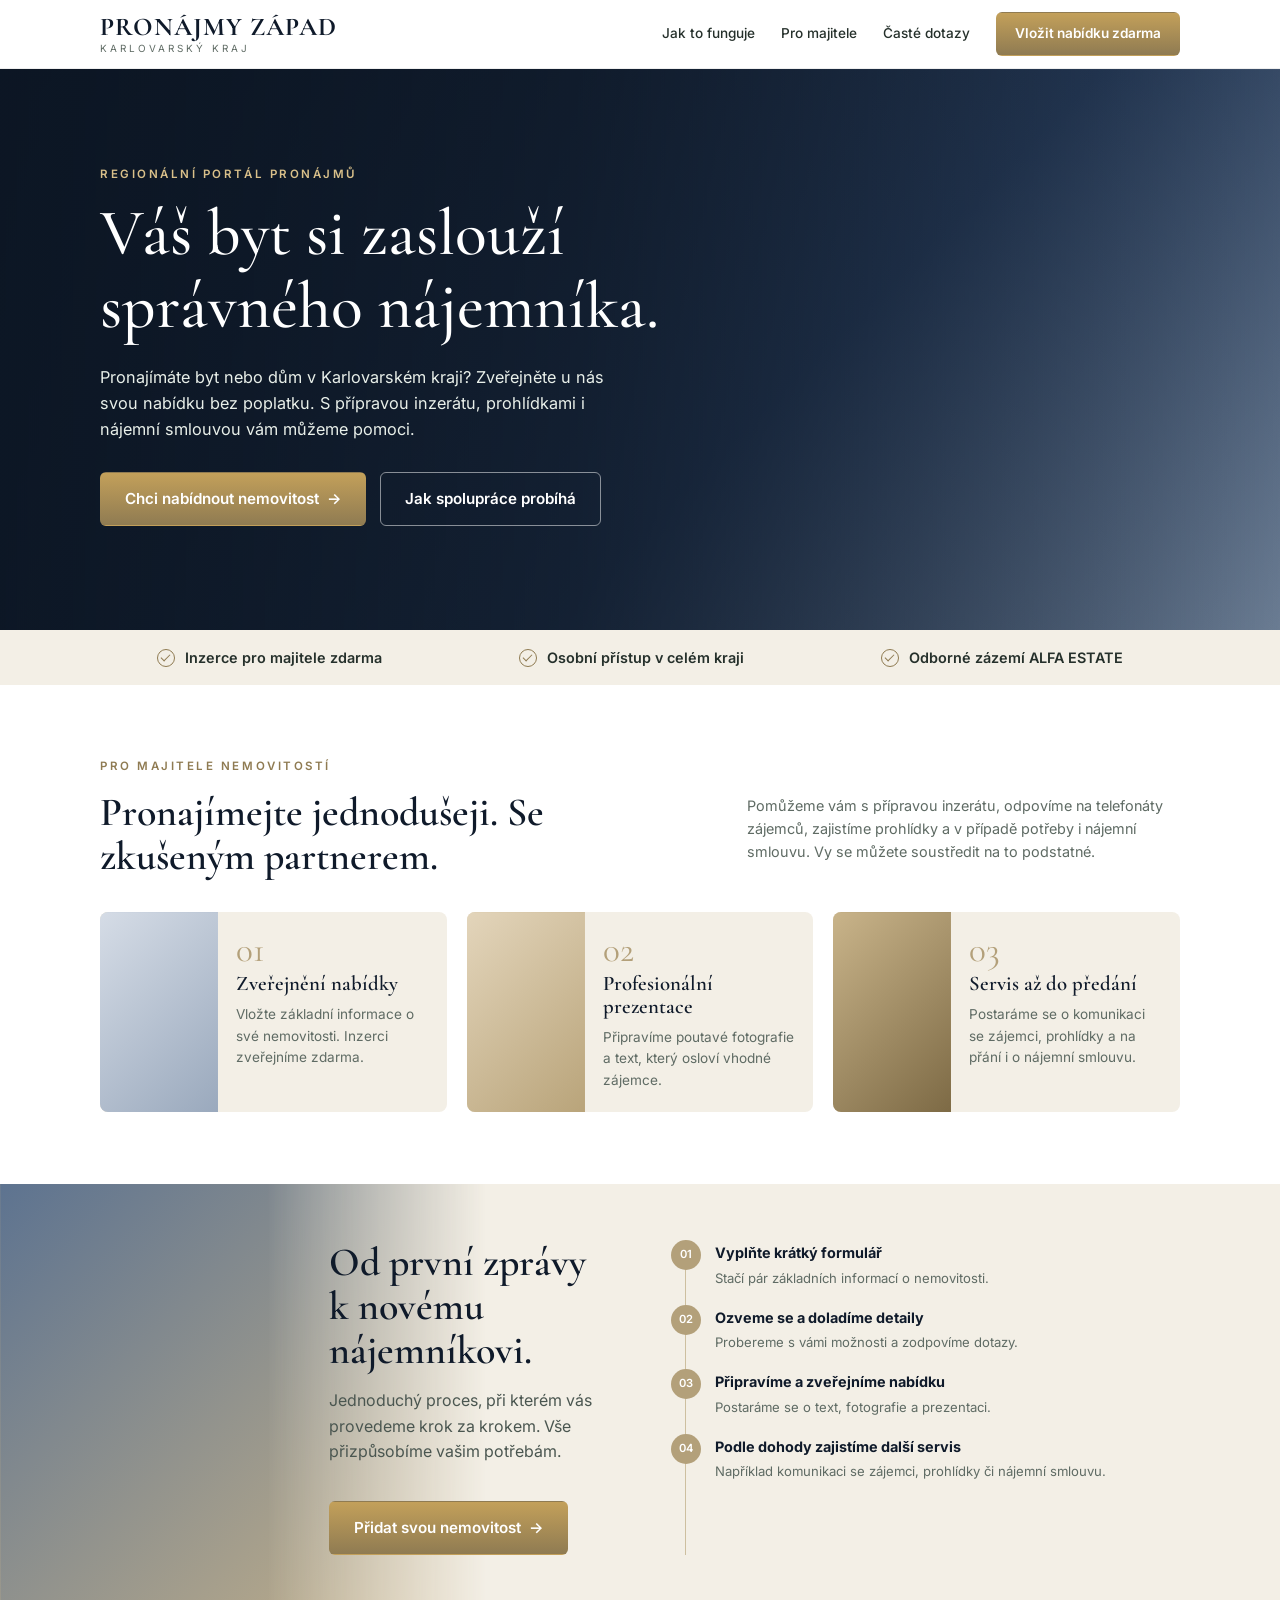
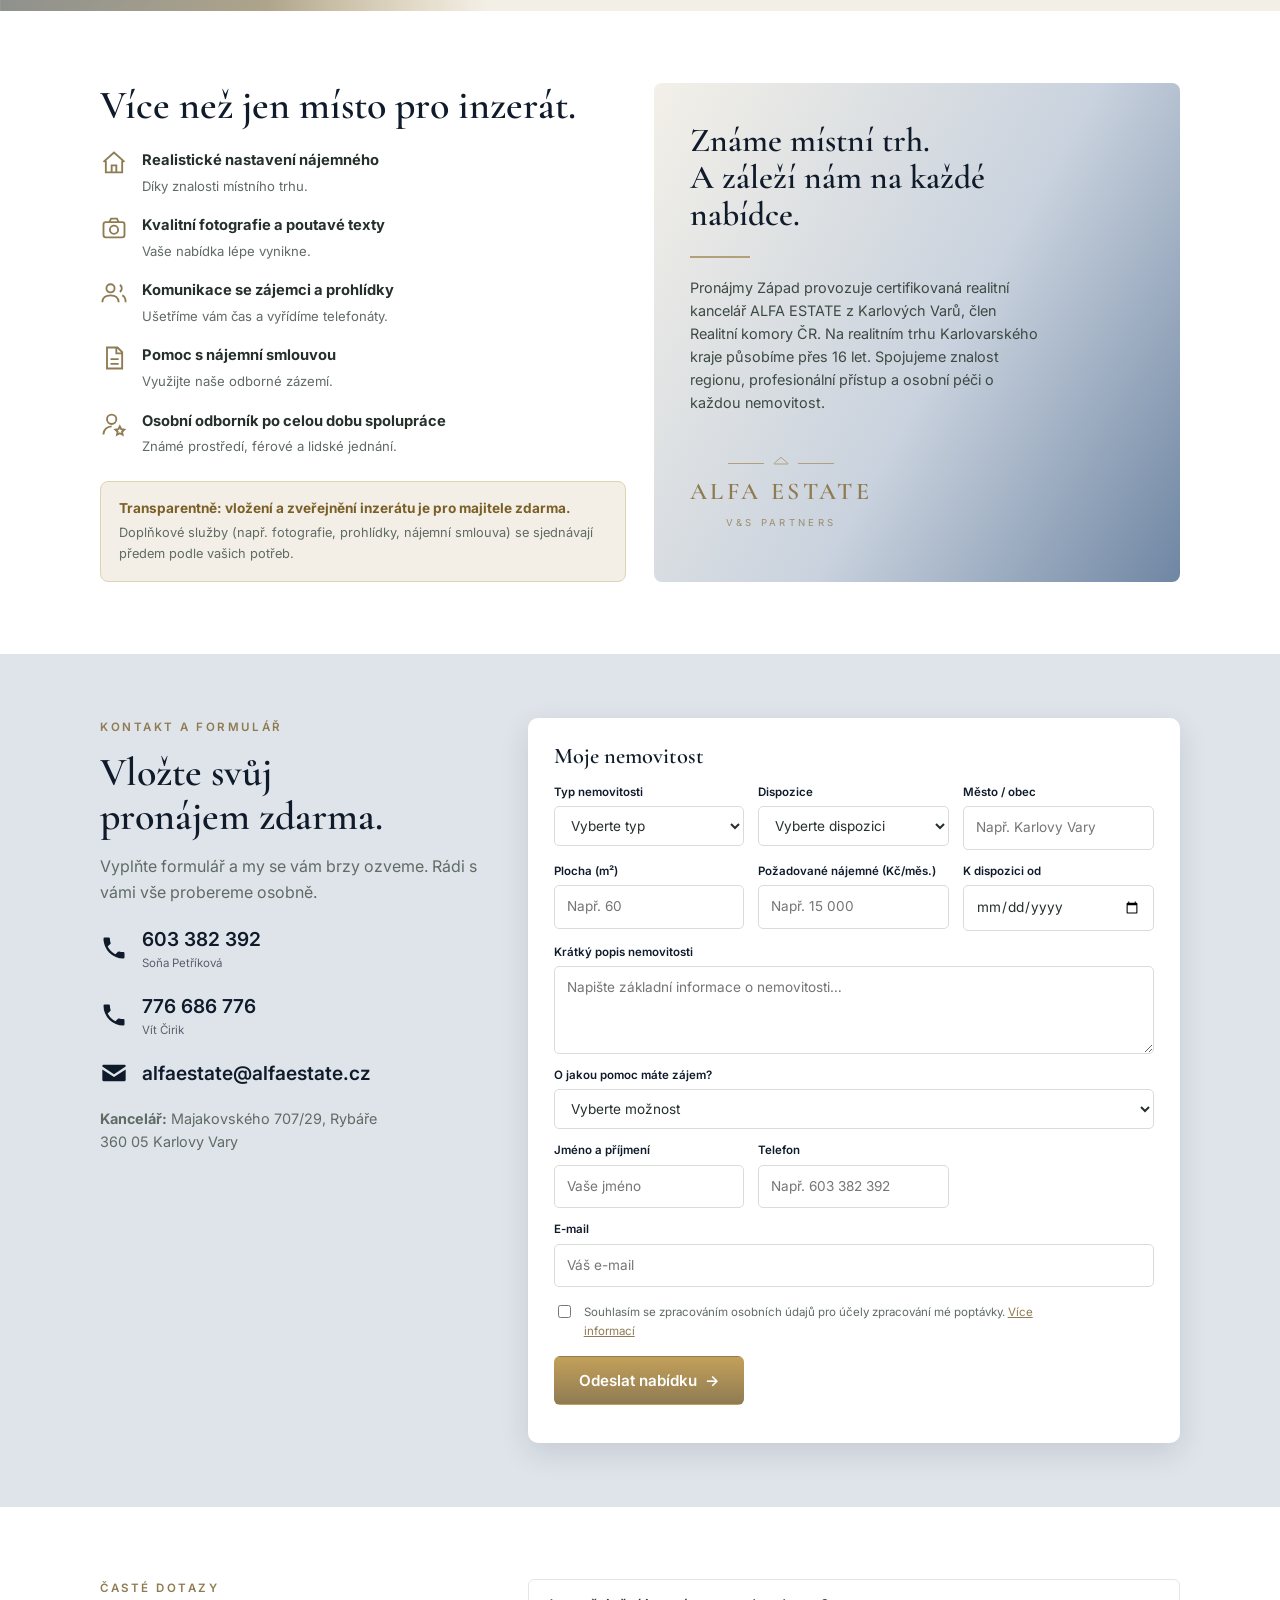
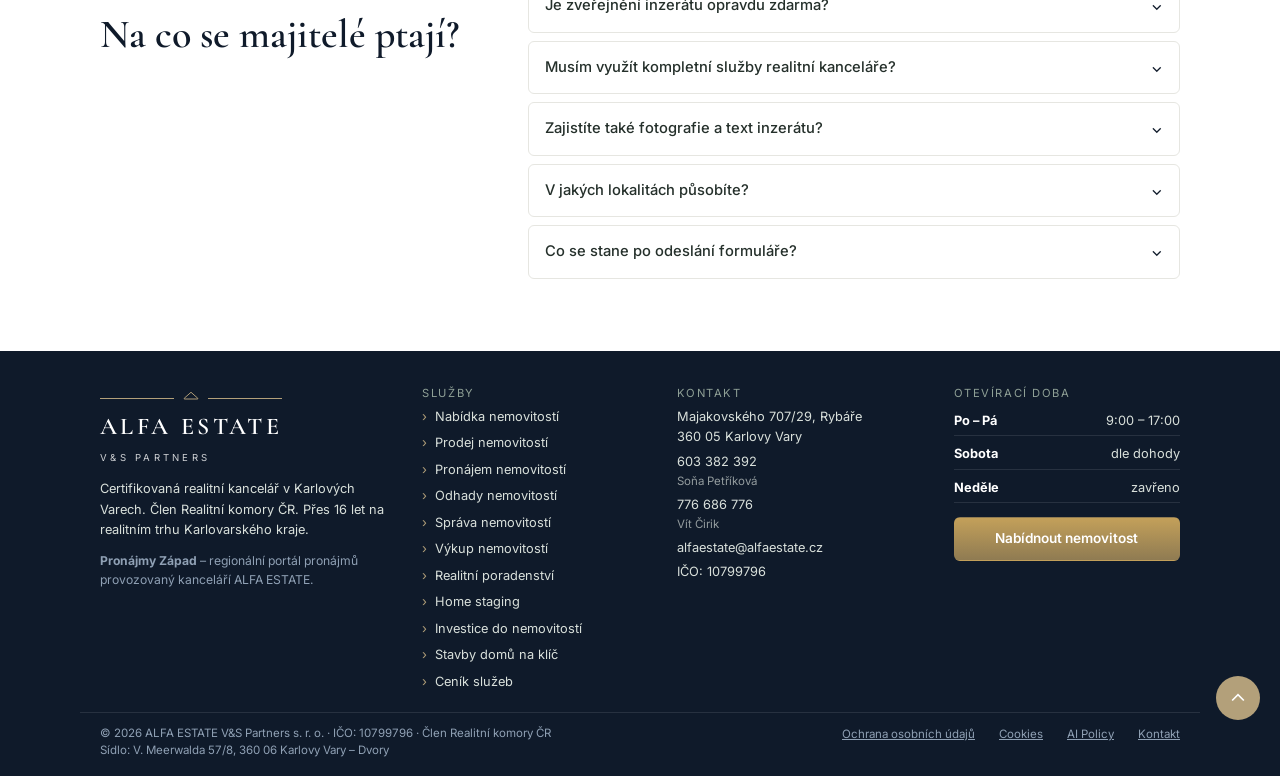
==== commit 778733e6: "Patička podle webu ALFA ESTATE: služby, kontakty, otevírací doba, sídlo z rejstříku Sídlo V. Meerwal" ====
--- a/index.html
+++ b/index.html
@@ -143,7 +143,7 @@
       <p class="cline"><i class="ic ic-phone" aria-hidden="true"></i><span><a href="tel:+420603382392">603 382 392</a><small>Soňa Petříková</small></span></p>
       <p class="cline"><i class="ic ic-phone" aria-hidden="true"></i><span><a href="tel:+420776686776">776 686 776</a><small>Vít Čirik</small></span></p>
       <p class="cline"><i class="ic ic-mail" aria-hidden="true"></i><a href="mailto:alfaestate@alfaestate.cz">alfaestate@alfaestate.cz</a></p>
-      <p class="addr">Majakovského 707/29, Rybáře<br>360 05 Karlovy Vary</p>
+      <p class="addr"><strong>Kancelář:</strong> Majakovského 707/29, Rybáře<br>360 05 Karlovy Vary</p>
     </div>
 
     <form class="form" id="lead-form" novalidate>
@@ -250,8 +250,24 @@
       <p class="f-pj"><strong>Pronájmy Západ</strong> – regionální portál pronájmů provozovaný kanceláří ALFA ESTATE.</p>
     </div>
     <div class="f-col">
+      <span class="f-label">Služby</span>
+      <ul class="f-list">
+        <li><a href="https://alfaestate.cz/" target="_blank" rel="noopener">Nabídka nemovitostí</a></li>
+        <li><a href="https://alfaestate.cz/" target="_blank" rel="noopener">Prodej nemovitostí</a></li>
+        <li><a href="https://alfaestate.cz/pronajem-nemovitosti/" target="_blank" rel="noopener">Pronájem nemovitostí</a></li>
+        <li><a href="https://alfaestate.cz/" target="_blank" rel="noopener">Odhady nemovitostí</a></li>
+        <li><a href="https://alfaestate.cz/" target="_blank" rel="noopener">Správa nemovitostí</a></li>
+        <li><a href="https://alfaestate.cz/" target="_blank" rel="noopener">Výkup nemovitostí</a></li>
+        <li><a href="https://alfaestate.cz/" target="_blank" rel="noopener">Realitní poradenství</a></li>
+        <li><a href="https://alfaestate.cz/" target="_blank" rel="noopener">Home staging</a></li>
+        <li><a href="https://alfaestate.cz/" target="_blank" rel="noopener">Investice do nemovitostí</a></li>
+        <li><a href="https://alfaestate.cz/" target="_blank" rel="noopener">Stavby domů na klíč</a></li>
+        <li><a href="https://alfaestate.cz/" target="_blank" rel="noopener">Ceník služeb</a></li>
+      </ul>
+    </div>
+    <div class="f-col">
       <span class="f-label">Kontakt</span>
-      <span>Majakovského 707/29, Rybáře<br>360 05 Karlovy Vary</span>
+      <span class="f-addr">Majakovského 707/29, Rybáře<br>360 05 Karlovy Vary</span>
       <a href="tel:+420603382392">603 382 392 <small>Soňa Petříková</small></a>
       <a href="tel:+420776686776">776 686 776 <small>Vít Čirik</small></a>
       <a href="mailto:alfaestate@alfaestate.cz">alfaestate@alfaestate.cz</a>
@@ -265,7 +281,14 @@
       <a class="btn btn-gold btn-sm" href="#formular">Nabídnout nemovitost</a>
     </div>
   </div>
-  <div class="wrap legal"><span>© 2026 ALFA ESTATE V&amp;S Partners s.r.o. · IČO: 10799796 · Člen Realitní komory ČR</span><a href="zpracovani-osobnich-udaju.html">Ochrana osobních údajů</a><a href="https://www.alfaestate.cz" target="_blank" rel="noopener">www.alfaestate.cz</a></div>
+  <div class="wrap legal">
+    <span>© 2026 ALFA ESTATE V&amp;S Partners s.&nbsp;r.&nbsp;o. · IČO: 10799796 · Člen Realitní komory ČR<br>Sídlo: V. Meerwalda 57/8, 360 06 Karlovy Vary – Dvory</span>
+    <a href="zpracovani-osobnich-udaju.html">Ochrana osobních údajů</a>
+    <a href="https://alfaestate.cz/" target="_blank" rel="noopener">Cookies</a>
+    <a href="https://alfaestate.cz/" target="_blank" rel="noopener">AI Policy</a>
+    <a href="#formular">Kontakt</a>
+  </div>
+  <a class="to-top" href="#top" aria-label="Nahoru"><svg viewBox="0 0 24 24" width="20" height="20" fill="none" stroke="currentColor" stroke-width="2"><path d="M5 15l7-7 7 7"/></svg></a>
 </footer>
 
 <script src="script.js"></script>
--- a/styles.css
+++ b/styles.css
@@ -132,7 +132,7 @@
 details p{margin:0;padding:0 16px 16px;font-size:.88rem;color:var(--muted)}
 
 .site-footer{background:#0f1a2a;color:#d9e0db;padding:34px 0 16px;font-size:.8rem}
-.foot-in{display:grid;grid-template-columns:1.3fr 1.1fr 1fr;align-items:start;gap:28px;align-items:center}
+.foot-in{display:grid;grid-template-columns:1.3fr 1fr 1.1fr 1fr;align-items:start;gap:28px;align-items:center}
 .f-brand .logo-main{color:#fff;font-size:1.4rem}.f-brand .logo-sub{color:#aab6ae;display:block}
 .f-col{display:flex;flex-direction:column;gap:4px}.f-label{font-size:.7rem;color:#8fa096;text-transform:uppercase;letter-spacing:.14em}
 .f-col a{text-decoration:none}.f-col a:not(.btn):hover{color:var(--gold)}
@@ -157,3 +157,17 @@
   .card{grid-template-columns:30% 1fr}
 }
 @media (prefers-reduced-motion:reduce){html{scroll-behavior:auto}*{transition:none!important}}
+
+.f-list{list-style:none;margin:0;padding:0;display:grid;gap:6px}
+.f-list a{text-decoration:none;display:inline-flex;gap:8px}.f-list a::before{content:"›";color:var(--gold)}
+.f-list a:hover{color:var(--gold)}
+.site-footer{position:relative}
+.to-top{position:absolute;right:20px;bottom:56px;width:44px;height:44px;border-radius:50%;background:var(--gold);color:#fff;display:grid;place-items:center}
+.to-top:hover{filter:brightness(1.1)}
+.legal span{line-height:1.5}
+@media (max-width:900px){.foot-in{grid-template-columns:1fr 1fr!important}}
+@media (max-width:560px){.foot-in{grid-template-columns:1fr!important}.to-top{bottom:16px}}
+.site-footer .foot-in{align-items:start}
+.alfa-light{align-items:flex-start}
+.alfa-light .alfa-top{width:100%}
+@media (max-width:560px){.legal{padding-right:72px}}
